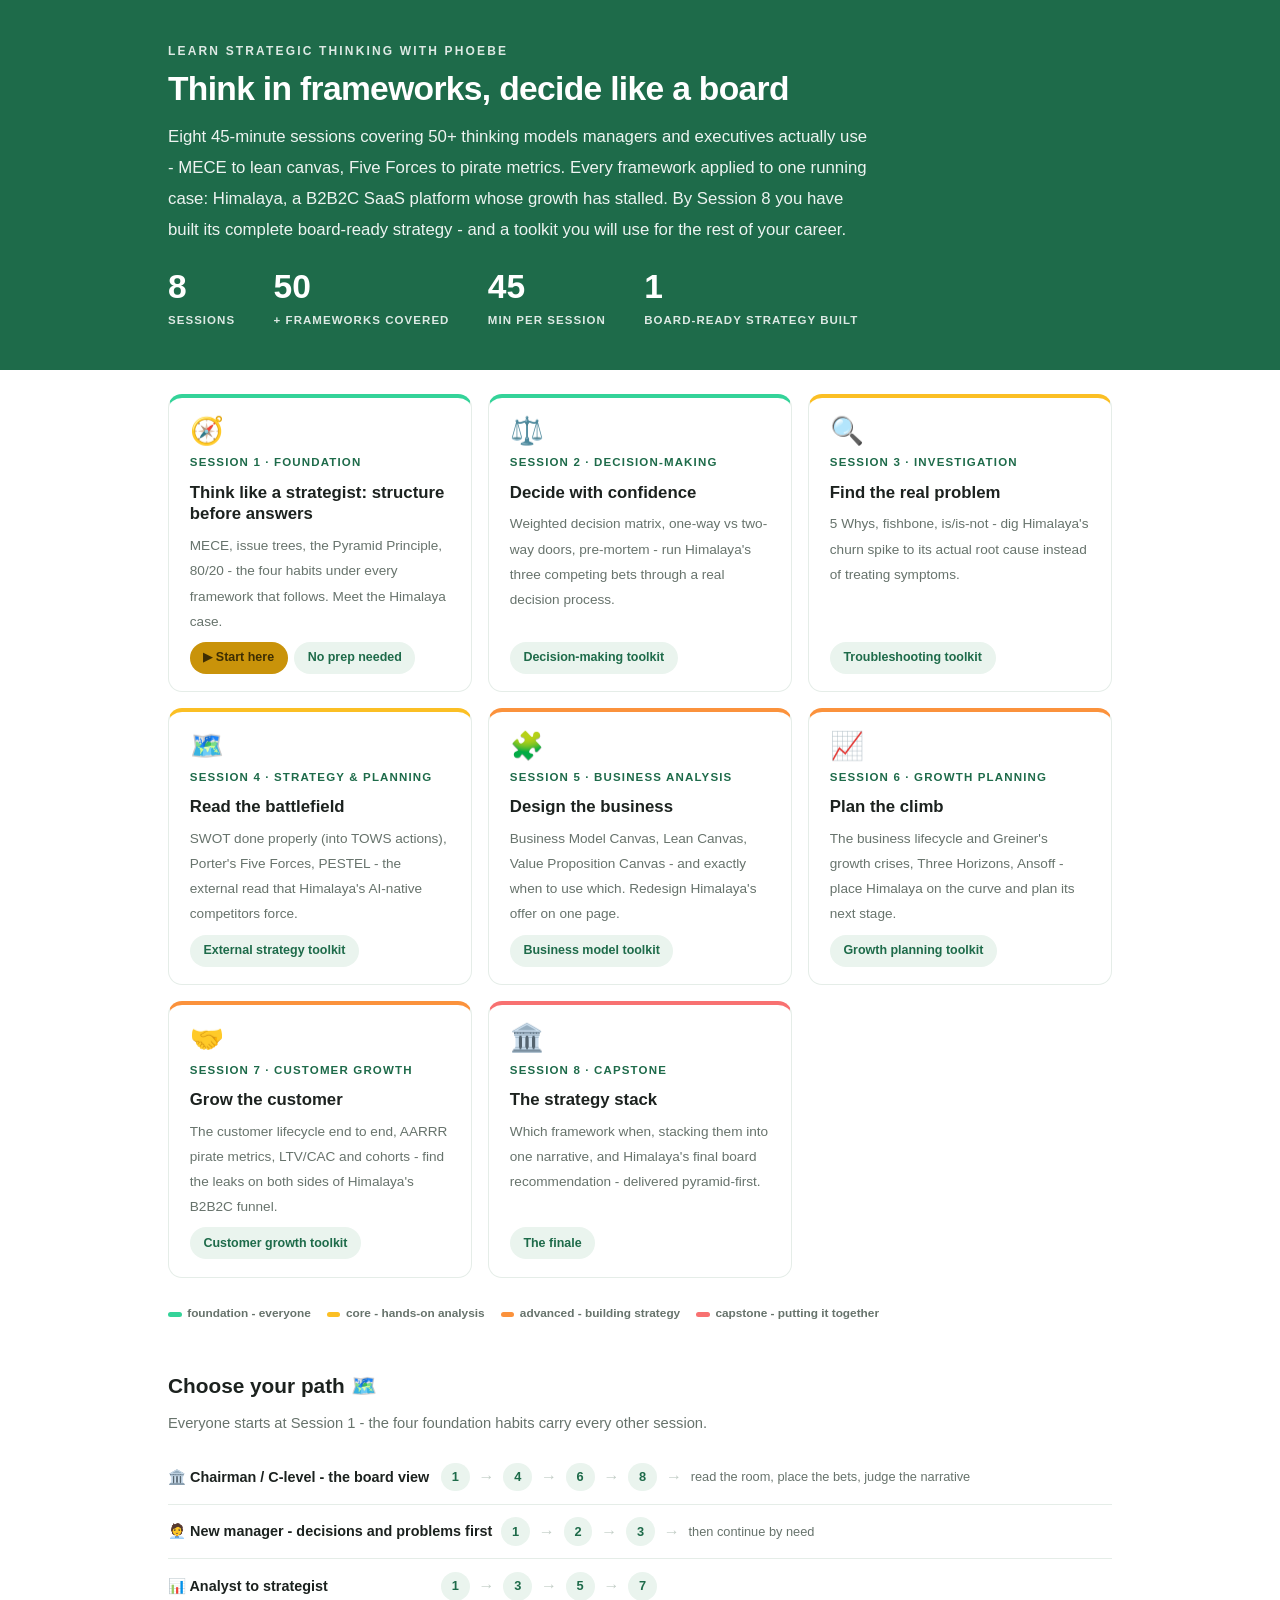
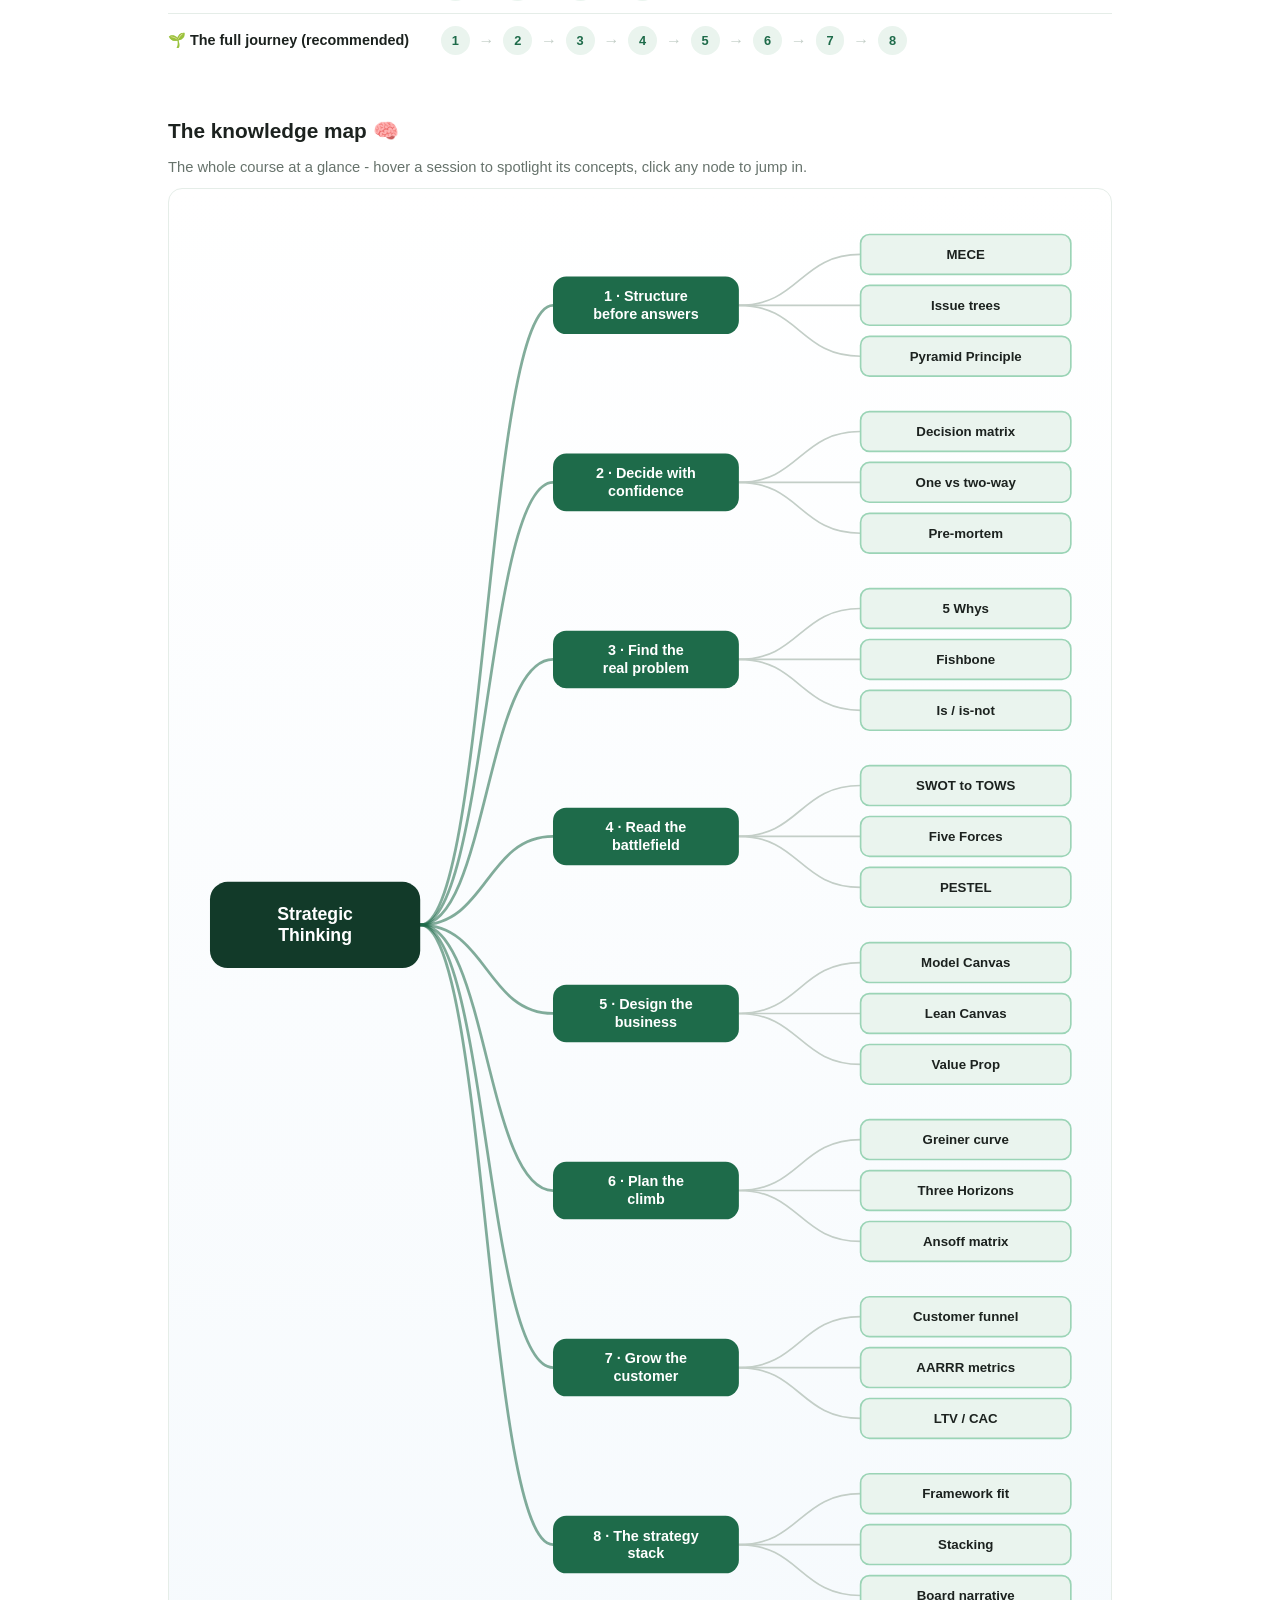
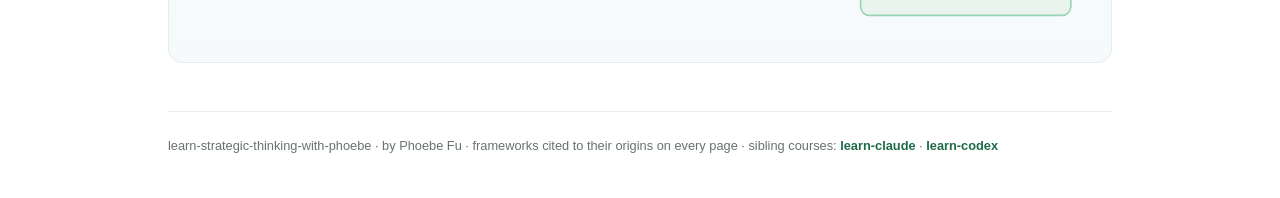
==== index.html @ bad4f0a1 "Theme knowledge map from site CSS variables mindmap.js now reads --indigo/--indigo-deep/--indigo-50/" ====
<!DOCTYPE html>
<html lang="en">
<head>
<meta charset="UTF-8">
<meta name="viewport" content="width=device-width, initial-scale=1.0">
<title>learn strategic thinking with phoebe - 50+ thinking models, one running case</title>
<link rel="stylesheet" href="assets/style.css?v=1">
<style>
  .stats-row { display: flex; gap: 2.4rem; margin-top: 1.5rem; flex-wrap: wrap; }
  .stat b { display: block; font-size: 2.1rem; font-weight: 800; line-height: 1.05; font-variant-numeric: tabular-nums; }
  .stat span { font-size: .72rem; opacity: .85; text-transform: uppercase; letter-spacing: .09em; font-weight: 600; }

  .course-grid { display: grid; grid-template-columns: repeat(auto-fit, minmax(17rem, 1fr)); gap: 1rem; margin-top: 1.5rem; }
  .course-card {
    border: 1px solid var(--hairline);
    border-top: 4px solid var(--diff, var(--indigo));
    border-radius: var(--radius);
    padding: 1.2rem 1.3rem 1.1rem;
    display: flex;
    flex-direction: column;
    gap: .5rem;
    text-decoration: none;
    color: var(--ink);
    background: #fff;
    transition: box-shadow .15s ease, border-color .15s ease, transform .15s ease;
    position: relative;
  }
  .course-card:hover { border-color: var(--indigo-soft); border-top-color: var(--diff, var(--indigo)); box-shadow: 0 8px 28px rgba(30,107,74,.13); transform: translateY(-3px); }
  .course-card .cicon { font-size: 1.7rem; line-height: 1; }
  .course-card .cnum { font-size: .72rem; font-weight: 700; color: var(--indigo); text-transform: uppercase; letter-spacing: .1em; }
  .course-card h3 { font-size: 1.05rem; font-weight: 800; line-height: 1.3; }
  .course-card p { font-size: .85rem; color: var(--muted); flex: 1; }
  .course-card .meta { display: flex; gap: .4rem; flex-wrap: wrap; }

  .diff-legend { display: flex; gap: 1rem; margin-top: 1.6rem; font-size: .74rem; color: var(--muted); font-weight: 600; flex-wrap: wrap; }
  .diff-legend i { display: inline-block; width: .85rem; height: .35rem; border-radius: 999px; margin-right: .35rem; vertical-align: middle; }

  .paths { margin-top: 2.6rem; }
  .paths h2 { font-size: 1.3rem; font-weight: 800; margin-bottom: .3rem; }
  .paths .plede { color: var(--muted); font-size: .92rem; margin-bottom: .8rem; }
  .path { display: flex; gap: .55rem; align-items: center; padding: .75rem 0; border-bottom: .5px solid var(--hairline); flex-wrap: wrap; }
  .path:last-child { border-bottom: none; }
  .path b { min-width: 16.5rem; font-size: .9rem; }
  .path .pstep { background: var(--indigo-50); color: var(--indigo); border-radius: 999px; padding: .16rem .68rem; font-weight: 700; font-size: .8rem; text-decoration: none; transition: all .12s ease; }
  .path .pstep:hover { background: var(--indigo); color: #fff; }
  .path .parr { color: var(--faint); font-weight: 700; }

  .mm-section { margin-top: 1.6rem; }
  .mm-section h2 { font-size: 1.3rem; font-weight: 800; margin-bottom: .2rem; }
  .mm-section .mm-lede { color: var(--muted); font-size: .92rem; margin-bottom: .4rem; }
  .mm-wrap { border: 1px solid var(--hairline); border-radius: var(--radius); background: linear-gradient(180deg,#fff, #F6FAFD); padding: .6rem; overflow-x: auto; }
  .mm-svg { width: 100%; height: auto; display: block; max-width: 60rem; margin: 0 auto; min-width: 34rem; }
  .mm-link { cursor: pointer; text-decoration: none; }
  .mm-node rect { transition: opacity .15s ease, filter .15s ease; }
  .mm-node text { pointer-events: none; }
  .mm-link:hover .mm-node rect { filter: brightness(1.06); }
  .mm-edge { transition: opacity .15s ease; }
</style>
</head>
<body>

<header class="masthead">
  <div class="wrap">
    <div class="eyebrow">Learn Strategic Thinking with Phoebe</div>
    <h1>Think in frameworks, decide like a board</h1>
    <p class="sub">Eight 45-minute sessions covering 50+ thinking models managers and executives actually use - MECE to lean canvas, Five Forces to pirate metrics. Every framework applied to one running case: Himalaya, a B2B2C SaaS platform whose growth has stalled. By Session 8 you have built its complete board-ready strategy - and a toolkit you will use for the rest of your career.</p>
    <div class="stats-row">
      <div class="stat"><b data-count="8">8</b><span>sessions</span></div>
      <div class="stat"><b data-count="50">50</b><span>+ frameworks covered</span></div>
      <div class="stat"><b data-count="45">45</b><span>min per session</span></div>
      <div class="stat"><b data-count="1">1</b><span>board-ready strategy built</span></div>
    </div>
  </div>
</header>

<main class="wrap">
  

  <section class="section">
    <div class="course-grid">
      <a class="course-card" href="courses/01-think-like-a-strategist.html" style="--diff:#34D399">
        <span class="cicon">🧭</span>
        <span class="cnum">Session 1 · foundation</span>
        <h3>Think like a strategist: structure before answers</h3>
        <p>MECE, issue trees, the Pyramid Principle, 80/20 - the four habits under every framework that follows. Meet the Himalaya case.</p>
        <span class="meta"><span class="pill amber">▶ Start here</span><span class="pill light">No prep needed</span></span>
      </a>
      <a class="course-card" href="courses/02-decide-with-confidence.html" style="--diff:#34D399">
        <span class="cicon">⚖️</span>
        <span class="cnum">Session 2 · decision-making</span>
        <h3>Decide with confidence</h3>
        <p>Weighted decision matrix, one-way vs two-way doors, pre-mortem - run Himalaya's three competing bets through a real decision process.</p>
        <span class="meta"><span class="pill light">Decision-making toolkit</span></span>
      </a>
      <a class="course-card" href="courses/03-find-the-real-problem.html" style="--diff:#FBBF24">
        <span class="cicon">🔍</span>
        <span class="cnum">Session 3 · investigation</span>
        <h3>Find the real problem</h3>
        <p>5 Whys, fishbone, is/is-not - dig Himalaya's churn spike to its actual root cause instead of treating symptoms.</p>
        <span class="meta"><span class="pill light">Troubleshooting toolkit</span></span>
      </a>
      <a class="course-card" href="courses/04-read-the-battlefield.html" style="--diff:#FBBF24">
        <span class="cicon">🗺️</span>
        <span class="cnum">Session 4 · strategy &amp; planning</span>
        <h3>Read the battlefield</h3>
        <p>SWOT done properly (into TOWS actions), Porter's Five Forces, PESTEL - the external read that Himalaya's AI-native competitors force.</p>
        <span class="meta"><span class="pill light">External strategy toolkit</span></span>
      </a>
      <a class="course-card" href="courses/05-design-the-business.html" style="--diff:#FB923C">
        <span class="cicon">🧩</span>
        <span class="cnum">Session 5 · business analysis</span>
        <h3>Design the business</h3>
        <p>Business Model Canvas, Lean Canvas, Value Proposition Canvas - and exactly when to use which. Redesign Himalaya's offer on one page.</p>
        <span class="meta"><span class="pill light">Business model toolkit</span></span>
      </a>
      <a class="course-card" href="courses/06-plan-the-climb.html" style="--diff:#FB923C">
        <span class="cicon">📈</span>
        <span class="cnum">Session 6 · growth planning</span>
        <h3>Plan the climb</h3>
        <p>The business lifecycle and Greiner's growth crises, Three Horizons, Ansoff - place Himalaya on the curve and plan its next stage.</p>
        <span class="meta"><span class="pill light">Growth planning toolkit</span></span>
      </a>
      <a class="course-card" href="courses/07-grow-the-customer.html" style="--diff:#FB923C">
        <span class="cicon">🤝</span>
        <span class="cnum">Session 7 · customer growth</span>
        <h3>Grow the customer</h3>
        <p>The customer lifecycle end to end, AARRR pirate metrics, LTV/CAC and cohorts - find the leaks on both sides of Himalaya's B2B2C funnel.</p>
        <span class="meta"><span class="pill light">Customer growth toolkit</span></span>
      </a>
      <a class="course-card" href="courses/08-the-strategy-stack.html" style="--diff:#F87171">
        <span class="cicon">🏛️</span>
        <span class="cnum">Session 8 · capstone</span>
        <h3>The strategy stack</h3>
        <p>Which framework when, stacking them into one narrative, and Himalaya's final board recommendation - delivered pyramid-first.</p>
        <span class="meta"><span class="pill light">The finale</span></span>
      </a>
    </div>
    <div class="diff-legend">
      <span><i style="background:#34D399"></i>foundation - everyone</span>
      <span><i style="background:#FBBF24"></i>core - hands-on analysis</span>
      <span><i style="background:#FB923C"></i>advanced - building strategy</span>
      <span><i style="background:#F87171"></i>capstone - putting it together</span>
    </div>

    <div class="paths">
      <h2>Choose your path 🗺️</h2>
      <p class="plede">Everyone starts at Session 1 - the four foundation habits carry every other session.</p>
      <div class="path"><b>🏛️ Chairman / C-level - the board view</b>
        <a class="pstep" href="courses/01-think-like-a-strategist.html">1</a><span class="parr">→</span>
        <a class="pstep" href="courses/04-read-the-battlefield.html">4</a><span class="parr">→</span>
        <a class="pstep" href="courses/06-plan-the-climb.html">6</a><span class="parr">→</span>
        <a class="pstep" href="courses/08-the-strategy-stack.html">8</a><span class="parr">→</span>
        <span style="font-size:.8rem;color:var(--muted)">read the room, place the bets, judge the narrative</span>
      </div>
      <div class="path"><b>🧑‍💼 New manager - decisions and problems first</b>
        <a class="pstep" href="courses/01-think-like-a-strategist.html">1</a><span class="parr">→</span>
        <a class="pstep" href="courses/02-decide-with-confidence.html">2</a><span class="parr">→</span>
        <a class="pstep" href="courses/03-find-the-real-problem.html">3</a><span class="parr">→</span>
        <span style="font-size:.8rem;color:var(--muted)">then continue by need</span>
      </div>
      <div class="path"><b>📊 Analyst to strategist</b>
        <a class="pstep" href="courses/01-think-like-a-strategist.html">1</a><span class="parr">→</span>
        <a class="pstep" href="courses/03-find-the-real-problem.html">3</a><span class="parr">→</span>
        <a class="pstep" href="courses/05-design-the-business.html">5</a><span class="parr">→</span>
        <a class="pstep" href="courses/07-grow-the-customer.html">7</a>
      </div>
      <div class="path"><b>🌱 The full journey (recommended)</b>
        <a class="pstep" href="courses/01-think-like-a-strategist.html">1</a><span class="parr">→</span>
        <a class="pstep" href="courses/02-decide-with-confidence.html">2</a><span class="parr">→</span>
        <a class="pstep" href="courses/03-find-the-real-problem.html">3</a><span class="parr">→</span>
        <a class="pstep" href="courses/04-read-the-battlefield.html">4</a><span class="parr">→</span>
        <a class="pstep" href="courses/05-design-the-business.html">5</a><span class="parr">→</span>
        <a class="pstep" href="courses/06-plan-the-climb.html">6</a><span class="parr">→</span>
        <a class="pstep" href="courses/07-grow-the-customer.html">7</a><span class="parr">→</span>
        <a class="pstep" href="courses/08-the-strategy-stack.html">8</a>
      </div>
    </div>
  </section>

  <section class="section mm-section">
    <h2>The knowledge map 🧠</h2>
    <p class="mm-lede">The whole course at a glance - hover a session to spotlight its concepts, click any node to jump in.</p>
    <div class="mm-wrap"><div id="mindmap"></div></div>
  </section>

  <footer class="pagefoot">
    <span>learn-strategic-thinking-with-phoebe · by Phoebe Fu · frameworks cited to their origins on every page · sibling courses: <a href="https://phoebefu6.github.io/learn-claude-with-phoebe/">learn-claude</a> · <a href="https://phoebefu6.github.io/learn-codex-with-phoebe/">learn-codex</a></span>
  </footer>
</main>

<script>
window.MINDMAP_DATA = {
  title: "Strategic\nThinking",
  centerColor: "#123A29",
  sessions: [
    { label: "Structure\nbefore answers", href: "courses/01-think-like-a-strategist.html", color: "#34D399",
      concepts: [
        { label: "MECE", href: "courses/01-think-like-a-strategist.html" },
        { label: "Issue trees", href: "courses/01-think-like-a-strategist.html" },
        { label: "Pyramid Principle", href: "courses/01-think-like-a-strategist.html" } ] },
    { label: "Decide with\nconfidence", href: "courses/02-decide-with-confidence.html", color: "#34D399",
      concepts: [
        { label: "Decision matrix", href: "courses/02-decide-with-confidence.html" },
        { label: "One vs two-way", href: "courses/02-decide-with-confidence.html" },
        { label: "Pre-mortem", href: "courses/02-decide-with-confidence.html" } ] },
    { label: "Find the\nreal problem", href: "courses/03-find-the-real-problem.html", color: "#FBBF24",
      concepts: [
        { label: "5 Whys", href: "courses/03-find-the-real-problem.html" },
        { label: "Fishbone", href: "courses/03-find-the-real-problem.html" },
        { label: "Is / is-not", href: "courses/03-find-the-real-problem.html" } ] },
    { label: "Read the\nbattlefield", href: "courses/04-read-the-battlefield.html", color: "#FBBF24",
      concepts: [
        { label: "SWOT to TOWS", href: "courses/04-read-the-battlefield.html" },
        { label: "Five Forces", href: "courses/04-read-the-battlefield.html" },
        { label: "PESTEL", href: "courses/04-read-the-battlefield.html" } ] },
    { label: "Design the\nbusiness", href: "courses/05-design-the-business.html", color: "#FB923C",
      concepts: [
        { label: "Model Canvas", href: "courses/05-design-the-business.html" },
        { label: "Lean Canvas", href: "courses/05-design-the-business.html" },
        { label: "Value Prop", href: "courses/05-design-the-business.html" } ] },
    { label: "Plan the\nclimb", href: "courses/06-plan-the-climb.html", color: "#FB923C",
      concepts: [
        { label: "Greiner curve", href: "courses/06-plan-the-climb.html" },
        { label: "Three Horizons", href: "courses/06-plan-the-climb.html" },
        { label: "Ansoff matrix", href: "courses/06-plan-the-climb.html" } ] },
    { label: "Grow the\ncustomer", href: "courses/07-grow-the-customer.html", color: "#FB923C",
      concepts: [
        { label: "Customer funnel", href: "courses/07-grow-the-customer.html" },
        { label: "AARRR metrics", href: "courses/07-grow-the-customer.html" },
        { label: "LTV / CAC", href: "courses/07-grow-the-customer.html" } ] },
    { label: "The strategy\nstack", href: "courses/08-the-strategy-stack.html", color: "#F87171",
      concepts: [
        { label: "Framework fit", href: "courses/08-the-strategy-stack.html" },
        { label: "Stacking", href: "courses/08-the-strategy-stack.html" },
        { label: "Board narrative", href: "courses/08-the-strategy-stack.html" } ] }
  ]
};
</script>
<script src="assets/mindmap.js?v=12"></script>
<script src="assets/app.js?v=1"></script>
</body>
</html>
---- assets/style.css ----
/* learn-claude-with-phoebe - editorial bold design system
   Accent: indigo #1E6B4A · Ink: #1C221F · Flagship: amber #C9930A */

:root {
  --indigo: #1E6B4A;
  --indigo-deep: #123A29;
  --indigo-mid: #2E8B62;
  --indigo-soft: #9BD4B6;
  --indigo-50: #EAF4EE;
  --ink: #1C221F;
  --muted: #67736C;
  --faint: #C3CEC7;
  --hairline: #E5EDE8;
  --amber: #C9930A;
  --amber-ink: #3D2E03;
  --amber-50: #FBF3DD;
  --paper: #FFFFFF;
  --code-bg: #0F1913;
  --code-ink: #DAEDE0;
  --radius: 14px;
}

* { margin: 0; padding: 0; box-sizing: border-box; }

html { font-size: 16px; scroll-behavior: smooth; }
html.zoom-125 { font-size: 20px; }
html.zoom-150 { font-size: 24px; }

body {
  font-family: "Inter", -apple-system, BlinkMacSystemFont, "Segoe UI", Roboto, sans-serif;
  background: var(--paper);
  color: var(--ink);
  line-height: 1.85;
  font-feature-settings: "tnum";
}

.wrap { max-width: 62rem; margin: 0 auto; padding: 0 1.5rem; }

/* ---------- header band ---------- */
.masthead {
  background: var(--indigo);
  color: #fff;
  padding: 2.5rem 0 2.25rem;
}
.masthead .eyebrow {
  font-size: .75rem;
  letter-spacing: .18em;
  text-transform: uppercase;
  opacity: .85;
  font-weight: 600;
}
.masthead h1 {
  font-size: 2.1rem;
  line-height: 1.15;
  font-weight: 800;
  margin: .5rem 0 .75rem;
  letter-spacing: -.02em;
}
.masthead h1 .accent { color: inherit; }
.masthead .sub { font-size: 1.05rem; opacity: .92; max-width: 44rem; }

.chip-row { display: flex; flex-wrap: wrap; gap: .5rem; margin-top: 1.1rem; }
.chip {
  display: inline-flex;
  align-items: center;
  gap: .35rem;
  border-radius: 999px;
  padding: .25rem .8rem;
  font-size: .78rem;
  font-weight: 600;
  white-space: nowrap;
}
.chip.level { background: #fff; color: var(--indigo); }
.chip.audience { background: rgba(255,255,255,.16); color: #fff; border: 1px solid rgba(255,255,255,.35); }
.chip.time { background: var(--ink); color: #fff; font-variant-numeric: tabular-nums; }

/* ---------- agenda bar ---------- */
.agenda {
  display: flex;
  border-radius: 999px;
  overflow: hidden;
  margin: 1.4rem 0 0;
  font-size: .72rem;
  font-weight: 600;
  text-align: center;
  color: #fff;
}
.agenda span { padding: .45rem .3rem; white-space: nowrap; overflow: hidden; text-overflow: ellipsis; }
.agenda .a1 { background: var(--indigo-deep); }
.agenda .a2 { background: var(--indigo-mid); }
.agenda .a3 { background: var(--amber); color: var(--amber-ink); }
.agenda .a4 { background: var(--indigo-soft); }

/* ---------- toolbar ---------- */
.toolbar {
  position: sticky;
  top: 0;
  z-index: 40;
  background: rgba(255,255,255,.94);
  backdrop-filter: blur(6px);
  border-bottom: 1px solid var(--hairline);
  padding: .55rem 0;
}
.toolbar .wrap { display: flex; align-items: center; gap: .6rem; }
.toolbar .crumb { font-size: .8rem; color: var(--muted); font-weight: 600; margin-right: auto; }
.toolbar .crumb a { color: var(--indigo); text-decoration: none; }
.btn {
  border: 1px solid var(--hairline);
  background: #fff;
  color: var(--ink);
  border-radius: 999px;
  padding: .35rem .9rem;
  font-size: .78rem;
  font-weight: 600;
  cursor: pointer;
  font-family: inherit;
  transition: all .15s ease;
}
.btn:hover { border-color: var(--indigo); color: var(--indigo); }
.btn.primary { background: var(--indigo); border-color: var(--indigo); color: #fff; }
.btn.primary:hover { background: var(--indigo-deep); }

/* ---------- sections ---------- */
main { padding: 2.5rem 0 4rem; }

.section { margin-bottom: 2.8rem; }
.section-kicker { margin-bottom: 1rem; }
.section-kicker .klabel {
  display: block;
  font-size: .72rem;
  text-transform: uppercase;
  letter-spacing: .1em;
  color: var(--indigo);
  font-weight: 700;
  margin-bottom: .35rem;
}
.section-kicker h2 {
  font-size: 1.45rem;
  font-weight: 800;
  letter-spacing: -.01em;
  display: flex;
  align-items: center;
  gap: .7rem;
  flex-wrap: wrap;
}
.section-kicker .tag {
  border-radius: 999px;
  padding: .18rem .7rem;
  font-size: .7rem;
  font-weight: 700;
  text-transform: uppercase;
  letter-spacing: .08em;
}
.tag.concept { background: var(--indigo-50); color: var(--indigo); }
.tag.demo { background: var(--amber-50); color: var(--amber-ink); }
.tag.exercise { background: var(--ink); color: #fff; }

.lede { color: var(--muted); max-width: 46rem; margin-bottom: 1.4rem; line-height: 1.8; }

/* live vs self-study markers on cards */
.mode {
  font-size: .64rem;
  font-weight: 700;
  text-transform: uppercase;
  letter-spacing: .07em;
  padding: .14rem .6rem;
  border-radius: 999px;
  flex: none;
}
.mode.live { background: var(--indigo); color: #fff; }
.mode.self { background: #fff; color: var(--muted); border: 1px solid var(--hairline); }

/* ---------- accordions ---------- */
details.card {
  border: 1px solid var(--hairline);
  border-radius: var(--radius);
  margin-bottom: .8rem;
  overflow: hidden;
  background: #fff;
}
details.card[open] { border-color: var(--indigo-soft); box-shadow: 0 8px 28px rgba(30,107,74,.08); }
details.card summary {
  list-style: none;
  cursor: pointer;
  padding: 1rem 1.25rem;
  display: flex;
  align-items: center;
  gap: .75rem;
  font-weight: 700;
  font-size: 1.02rem;
  user-select: none;
}
details.card summary::-webkit-details-marker { display: none; }
details.card summary .dot {
  width: .6rem; height: .6rem;
  border-radius: 999px;
  background: var(--indigo);
  flex: none;
}
details.card summary .mini { margin-left: auto; font-size: .72rem; color: var(--muted); font-weight: 600; white-space: nowrap; }
details.card summary .caret { transition: transform .2s ease; color: var(--indigo); font-size: .8rem; }
details.card[open] summary .caret { transform: rotate(90deg); }
details.card .body { padding: 0 1.25rem 1.4rem; border-top: 1px solid var(--hairline); padding-top: 1.15rem; }
details.card .body p { margin-bottom: 1.05rem; max-width: 48rem; }
details.card .body p:last-child { margin-bottom: 0; }
details.card .body ul, details.card .body ol { margin: 0 0 1.1rem 1.2rem; max-width: 47rem; }
details.card .body li { margin-bottom: .65rem; }
details.card .body h4 { font-size: .95rem; font-weight: 700; margin: 1.1rem 0 .45rem; }
details.card .body h4:first-child { margin-top: 0; }

/* ---------- pills & legends ---------- */
.legend { display: flex; flex-wrap: wrap; gap: .5rem; margin: 0 0 1.2rem; }
.pill {
  display: inline-flex;
  align-items: center;
  gap: .4rem;
  border-radius: 999px;
  padding: .28rem .85rem;
  font-size: .78rem;
  font-weight: 600;
}
.pill.solid { background: var(--indigo); color: #fff; }
.pill.light { background: var(--indigo-50); color: var(--indigo); }
.pill.inkpill { background: var(--ink); color: #fff; }
.pill.amber, .pill.peach { background: var(--amber); color: var(--amber-ink); }
.pill.bare { color: var(--faint); }

/* ---------- 4D grid ---------- */
.grid-2 { display: grid; grid-template-columns: repeat(auto-fit, minmax(15rem, 1fr)); gap: .8rem; margin: .5rem 0 1rem; }
.d-card {
  border: 1px solid var(--hairline);
  border-left: 4px solid var(--indigo);
  border-radius: 10px;
  padding: 1rem 1.1rem;
}
.d-card h4 { font-size: .95rem; margin-bottom: .3rem; }
.d-card h4 .lead-letter { color: var(--indigo); }
.d-card p { font-size: .86rem; color: var(--muted); margin: 0; }

/* ---------- tables ---------- */
table.clean { width: 100%; border-collapse: collapse; font-size: .9rem; margin: .4rem 0 1rem; }
table.clean th {
  text-align: left;
  font-size: .72rem;
  text-transform: uppercase;
  letter-spacing: .08em;
  color: var(--muted);
  padding: .5rem .6rem;
  border-bottom: 2px solid var(--ink);
}
table.clean td { padding: .7rem .6rem; border-bottom: .5px solid var(--hairline); vertical-align: top; line-height: 1.7; }
table.clean td:first-child { font-weight: 600; }

/* ---------- prompt boxes ---------- */
.prompt-box {
  position: relative;
  background: var(--code-bg);
  color: var(--code-ink);
  border-radius: var(--radius);
  padding: 1.1rem 1.2rem;
  margin: 1rem 0 1.2rem;
  font-family: "SF Mono", ui-monospace, Menlo, Consolas, monospace;
  font-size: .84rem;
  line-height: 1.65;
  white-space: pre-wrap;
  word-break: break-word;
}
.prompt-box .label {
  position: absolute;
  top: -0.7rem;
  left: 1rem;
  background: var(--indigo);
  color: #fff;
  font-family: "Inter", -apple-system, sans-serif;
  font-size: .68rem;
  font-weight: 700;
  letter-spacing: .06em;
  text-transform: uppercase;
  border-radius: 999px;
  padding: .15rem .7rem;
}
.prompt-box.bad .label { background: var(--faint); color: var(--ink); }
.prompt-box.good .label { background: var(--amber); color: var(--amber-ink); }
.copy-btn {
  position: absolute;
  top: .7rem;
  right: .7rem;
  background: rgba(255,255,255,.1);
  border: 1px solid rgba(255,255,255,.25);
  color: #fff;
  border-radius: 999px;
  padding: .25rem .8rem;
  font-size: .72rem;
  font-weight: 600;
  cursor: pointer;
  font-family: "Inter", -apple-system, sans-serif;
  transition: background .15s ease;
}
.copy-btn:hover { background: rgba(255,255,255,.22); }
.copy-btn.copied { background: var(--amber); border-color: var(--amber); color: var(--amber-ink); }

/* ---------- demo steps ---------- */
.steps { counter-reset: step; margin: .6rem 0 1rem; }
.step {
  display: flex;
  gap: .9rem;
  padding: .85rem 0;
  border-bottom: .5px solid var(--hairline);
}
.step:last-child { border-bottom: none; }
.step::before {
  counter-increment: step;
  content: counter(step);
  flex: none;
  width: 1.7rem; height: 1.7rem;
  border-radius: 999px;
  background: var(--indigo-50);
  color: var(--indigo);
  font-weight: 700;
  font-size: .85rem;
  display: inline-flex;
  align-items: center;
  justify-content: center;
  margin-top: .1rem;
}
.step p { margin: 0; }

/* ---------- callouts ---------- */
.callout {
  border-radius: var(--radius);
  padding: 1rem 1.2rem;
  margin: 1rem 0;
  font-size: .92rem;
}
.callout.tip { background: var(--indigo-50); border-left: 4px solid var(--indigo); }
.callout.win { background: var(--amber-50); border-left: 4px solid var(--amber); }
.callout strong:first-child { display: block; margin-bottom: .2rem; }

.callout.example {
  background: #FFFFFF;
  border: 1px solid var(--hairline);
  border-left: 4px solid var(--amber);
  font-size: .9rem;
}
.callout.example .ex-pill {
  display: inline-block;
  background: var(--amber);
  color: var(--amber-ink);
  border-radius: 999px;
  padding: .15rem .7rem;
  font-size: .68rem;
  font-weight: 700;
  text-transform: uppercase;
  letter-spacing: .06em;
  margin-bottom: .5rem;
}
.callout.example p { margin: 0 0 .75rem; max-width: 47rem; }
.callout.example p:last-child { margin-bottom: 0; }
.callout.example ul { margin: 0 0 0 1.1rem; max-width: 46rem; }
.callout.example li { margin-bottom: .6rem; }
.callout.example li:last-child { margin-bottom: 0; }

/* ---------- zoomable figures ---------- */
figure.zoomable {
  border: 1px solid var(--hairline);
  border-radius: var(--radius);
  padding: 1.2rem;
  margin: 1rem 0 1.4rem;
  cursor: zoom-in;
  transition: box-shadow .15s ease;
  background: #fff;
}
figure.zoomable:hover { box-shadow: 0 8px 28px rgba(30,107,74,.12); }
figure.zoomable svg, figure.zoomable img { width: 100%; height: auto; display: block; }
figure.zoomable figcaption {
  margin-top: .6rem;
  font-size: .76rem;
  color: var(--muted);
  font-weight: 600;
  display: flex;
  align-items: center;
  gap: .4rem;
}

.lightbox {
  position: fixed;
  inset: 0;
  z-index: 100;
  background: rgba(28,34,31,.9);
  display: none;
  align-items: center;
  justify-content: center;
  padding: 3vh 3vw;
  cursor: zoom-out;
}
.lightbox.open { display: flex; }
.lightbox .inner {
  background: #fff;
  border-radius: var(--radius);
  padding: 2rem;
  max-width: 94vw;
  max-height: 92vh;
  overflow: auto;
}
.lightbox .inner svg, .lightbox .inner img { width: min(88vw, 70rem); height: auto; }
.lightbox .close-hint {
  position: fixed;
  top: 1rem; right: 1.4rem;
  color: #fff;
  font-size: .8rem;
  font-weight: 600;
  opacity: .8;
}

/* ---------- courses covered ---------- */
.covered { border: 1px solid var(--hairline); border-radius: var(--radius); overflow: hidden; }
.covered-row {
  display: flex;
  align-items: baseline;
  gap: .8rem;
  padding: .75rem 1.1rem;
  border-bottom: .5px solid var(--hairline);
  font-size: .9rem;
}
.covered-row:last-child { border-bottom: none; }
.covered-row .status { flex: none; }
.covered-row .name { font-weight: 600; }
.covered-row .note { margin-left: auto; color: var(--muted); font-size: .78rem; text-align: right; }

/* ---------- cheat sheet footer ---------- */
.cheat {
  background: var(--ink);
  color: #fff;
  border-radius: var(--radius);
  padding: 1.6rem 1.6rem 1.3rem;
  margin-top: 3rem;
}
.cheat h3 { font-size: 1.1rem; margin-bottom: 1rem; }
.cheat h3 span { color: var(--indigo-soft); }
.cheat .grid-2 { gap: 1rem; }
.cheat .cheat-item { border-left: 3px solid var(--indigo-mid); padding-left: .8rem; }
.cheat .cheat-item b { display: block; font-size: .85rem; color: var(--indigo-soft); }
.cheat .cheat-item span { font-size: .82rem; opacity: .85; }

footer.pagefoot {
  border-top: 1px solid var(--hairline);
  margin-top: 3rem;
  padding: 1.4rem 0 2.5rem;
  font-size: .8rem;
  color: var(--muted);
  display: flex;
  justify-content: space-between;
  flex-wrap: wrap;
  gap: .8rem;
}
footer.pagefoot a { color: var(--indigo); text-decoration: none; font-weight: 600; }

/* ---------- wayfinding: reading progress + section dots + part numbers ---------- */

#progress-bar {
  position: fixed;
  top: 0; left: 0;
  height: 3px;
  width: 0;
  background: linear-gradient(90deg, var(--indigo), var(--amber));
  z-index: 90;
}

.pagenav {
  position: fixed;
  right: 1.1rem;
  top: 50%;
  transform: translateY(-50%);
  z-index: 50;
  display: flex;
  flex-direction: column;
  gap: .55rem;
}
.pagenav a {
  width: .68rem; height: .68rem;
  border-radius: 999px;
  background: #fff;
  border: 2px solid var(--faint);
  display: block;
  position: relative;
  transition: all .15s ease;
}
.pagenav a:hover { border-color: var(--indigo); transform: scale(1.3); }
.pagenav a.active { background: var(--indigo); border-color: var(--indigo); }
.pagenav a .nlabel {
  position: absolute;
  right: 1.4rem;
  top: 50%;
  transform: translateY(-50%);
  background: var(--ink);
  color: #fff;
  font-size: .7rem;
  font-weight: 600;
  padding: .22rem .65rem;
  border-radius: 6px;
  white-space: nowrap;
  opacity: 0;
  pointer-events: none;
  transition: opacity .15s ease;
}
.pagenav a:hover .nlabel { opacity: 1; }
@media (max-width: 74rem) { .pagenav { display: none; } }

main { counter-reset: partnum -1; }
.section .section-kicker { position: relative; }
.section .section-kicker::before {
  counter-increment: partnum;
  content: counter(partnum, decimal-leading-zero);
  position: absolute;
  right: 0;
  top: -1.2rem;
  font-size: 4.4rem;
  font-weight: 800;
  color: var(--indigo-50);
  line-height: 1;
  font-variant-numeric: tabular-nums;
  pointer-events: none;
  z-index: 0;
}
.section .section-kicker > * { position: relative; z-index: 1; }

details.card summary { transition: background .15s ease; }
details.card summary:hover { background: #F7FBF9; }

/* ---------- journey strip: you are here in the series ---------- */
.journey {
  display: flex;
  align-items: center;
  gap: .45rem;
  margin-top: 1.1rem;
  flex-wrap: wrap;
}
.journey .jlabel { font-size: .7rem; font-weight: 700; text-transform: uppercase; letter-spacing: .09em; opacity: .8; margin-right: .3rem; }
.journey a {
  width: 1.7rem; height: 1.7rem;
  border-radius: 999px;
  display: inline-flex;
  align-items: center;
  justify-content: center;
  font-size: .8rem;
  font-weight: 700;
  text-decoration: none;
  color: #fff;
  border: 1.5px solid rgba(255,255,255,.45);
  transition: all .15s ease;
  font-variant-numeric: tabular-nums;
}
.journey a:hover { border-color: #fff; transform: scale(1.12); }
.journey a.here { background: #fff; color: var(--indigo); border-color: #fff; }
.journey a.dd-chip { width: auto; border-radius: 999px; padding: 0 .7rem; font-size: .72rem; }

/* ---------- check-yourself quiz ---------- */
.quiz-q {
  border: 1px solid var(--hairline);
  border-radius: var(--radius);
  padding: 1.1rem 1.25rem 1rem;
  margin-bottom: .9rem;
  background: #fff;
}
.quiz-q .qtext { font-weight: 700; margin-bottom: .7rem; }
.quiz-q .qopt {
  display: block;
  width: 100%;
  text-align: left;
  background: #fff;
  border: 1px solid var(--hairline);
  border-radius: 10px;
  padding: .6rem .9rem;
  margin-bottom: .5rem;
  font-size: .9rem;
  font-family: inherit;
  color: var(--ink);
  cursor: pointer;
  transition: all .15s ease;
}
.quiz-q .qopt:hover { border-color: var(--indigo); background: var(--indigo-50); }
.quiz-q .qopt.correct { background: var(--indigo); border-color: var(--indigo); color: #fff; font-weight: 600; }
.quiz-q .qopt.correct::after { content: "  ✓"; }
.quiz-q .qopt.wrong { background: #FEF2F2; border-color: #FCA5A5; color: #991B1B; animation: qshake .3s ease; }
.quiz-q .qopt.wrong::after { content: "  ✗ try again"; font-size: .78rem; }
.quiz-q .qopt:disabled { cursor: default; }
.quiz-q .qwhy {
  display: none;
  background: var(--amber-50);
  border-left: 4px solid var(--amber);
  border-radius: 8px;
  padding: .6rem .9rem;
  font-size: .86rem;
  margin-top: .3rem;
}
.quiz-q.answered .qwhy { display: block; }
@keyframes qshake {
  0%, 100% { transform: translateX(0); }
  25% { transform: translateX(-5px); }
  75% { transform: translateX(5px); }
}
.quiz-score { font-weight: 700; color: var(--indigo); margin-top: .4rem; }

@media (prefers-reduced-motion: reduce) {
  .quiz-q .qopt.wrong { animation: none; }
  .journey a:hover { transform: none; }
}

/* ---------- micro-interactions (react-bits inspired, vanilla) ---------- */

/* BlurText: staggered word reveal on the masthead headline */
.masthead h1 .bw {
  display: inline-block;
  opacity: 0;
  filter: blur(8px);
  transform: translateY(.35em);
  animation: bw-in .7s cubic-bezier(.22,.9,.35,1) forwards;
  animation-delay: var(--bw-delay, 0s);
}
@keyframes bw-in {
  to { opacity: 1; filter: blur(0); transform: translateY(0); }
}

/* SpotlightCard: cursor-following highlight on accordion cards */
details.card { position: relative; }
details.card::after {
  content: "";
  position: absolute;
  inset: 0;
  pointer-events: none;
  opacity: 0;
  transition: opacity .3s ease;
  background: radial-gradient(320px circle at var(--mx, 50%) var(--my, 50%), rgba(30,107,74,.09), transparent 65%);
}
details.card:hover::after { opacity: 1; }

/* ScrollReveal: sections rise in as they enter the viewport */
.js-reveal .section {
  opacity: 0;
  transform: translateY(16px);
  transition: opacity .6s ease, transform .6s cubic-bezier(.22,.9,.35,1);
}
.js-reveal .section.revealed { opacity: 1; transform: none; }

@media (prefers-reduced-motion: reduce) {
  .masthead h1 .bw { animation: none; opacity: 1; filter: none; transform: none; }
  details.card::after { display: none; }
  .js-reveal .section { opacity: 1; transform: none; transition: none; }
}

@media (max-width: 40rem) {
  .masthead h1 { font-size: 1.6rem; }
  .agenda span { font-size: .6rem; }
  .toolbar .crumb { display: none; }
}

@media print {
  .toolbar, .copy-btn { display: none; }
  details.card { border: 1px solid #ccc; }
}
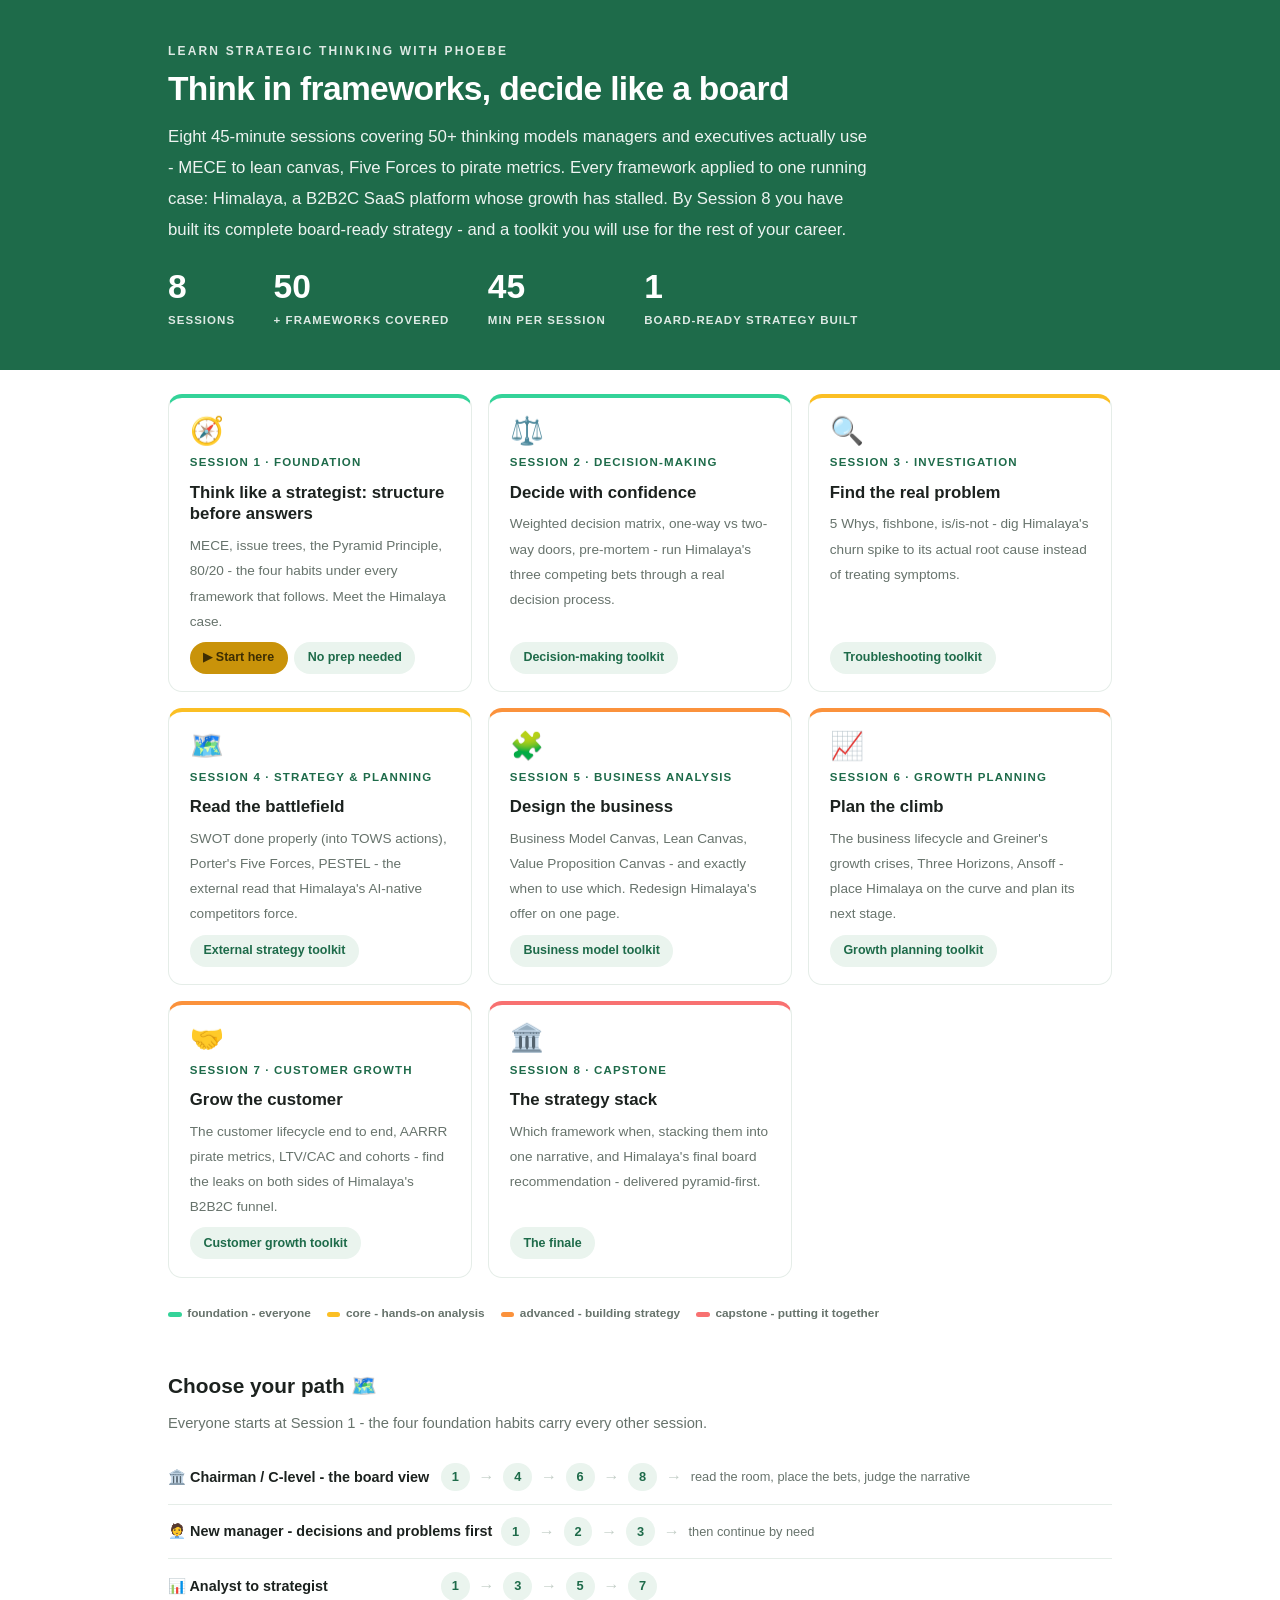
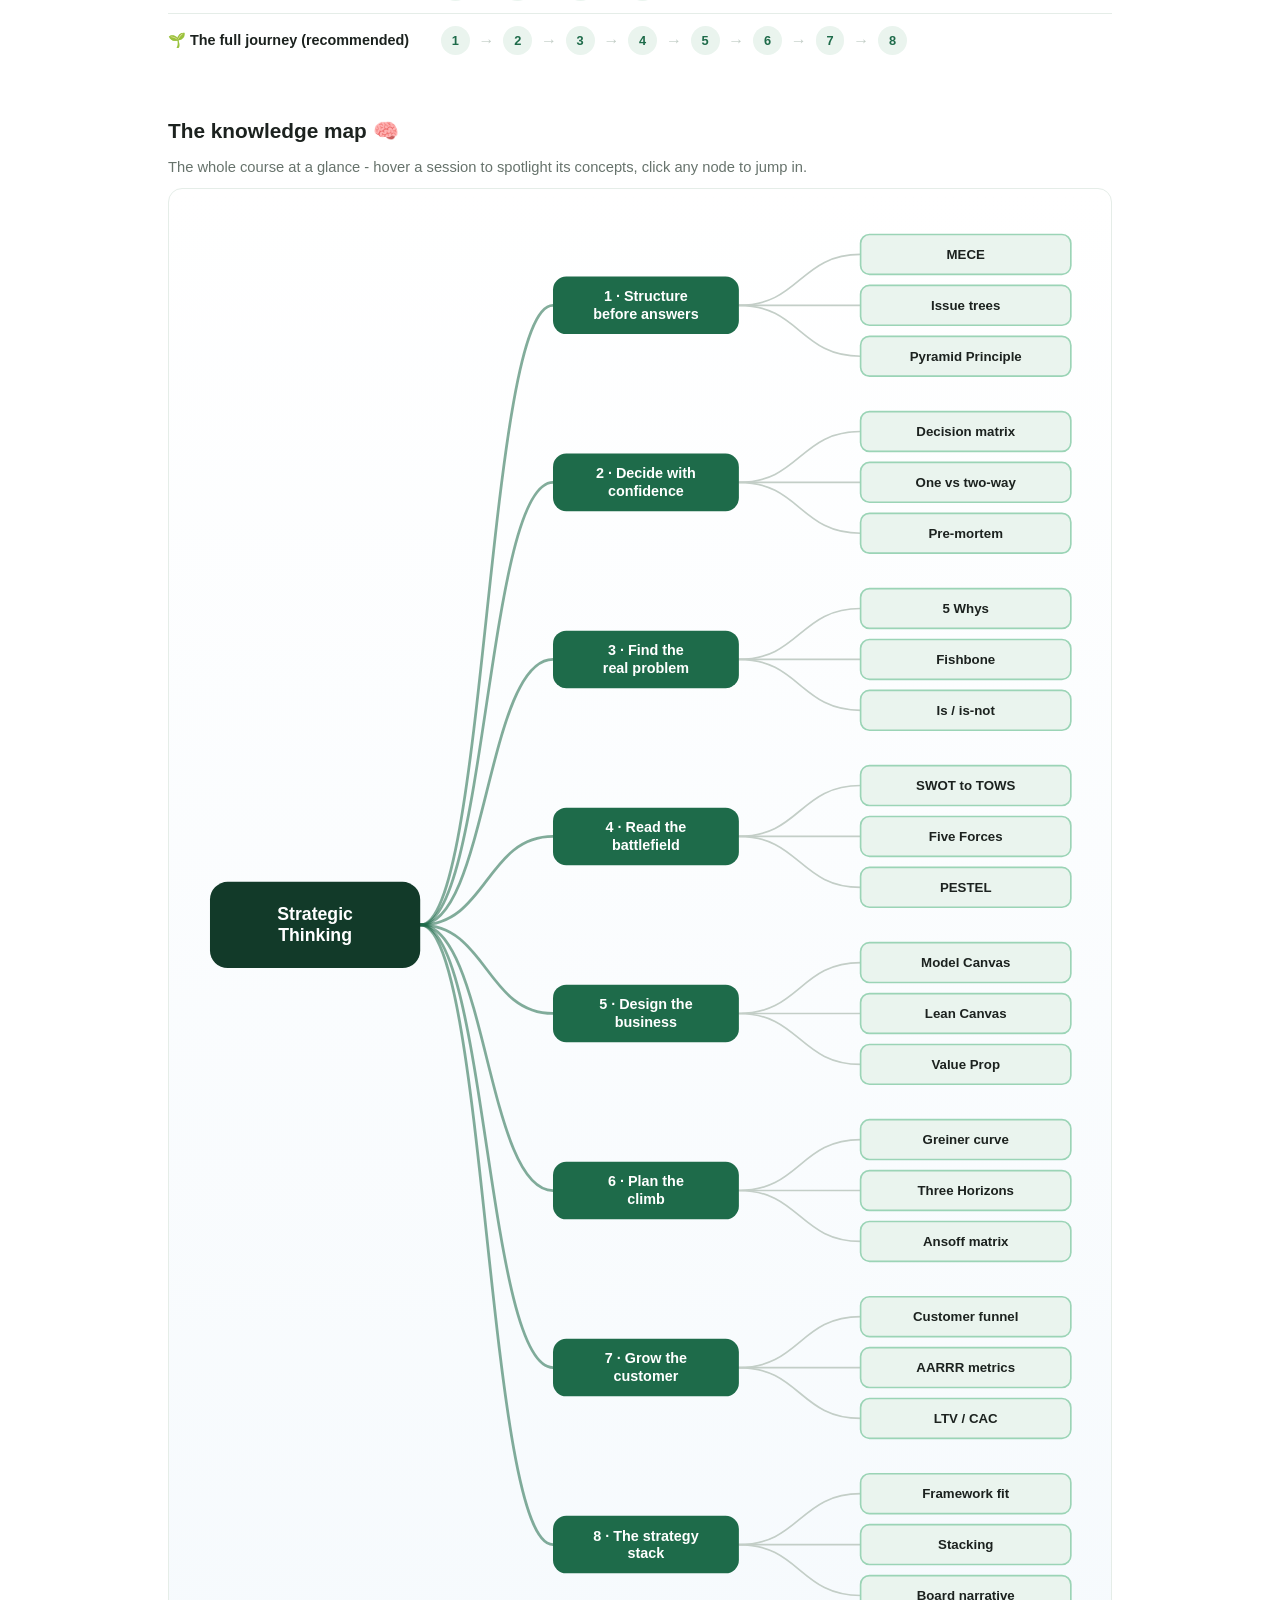
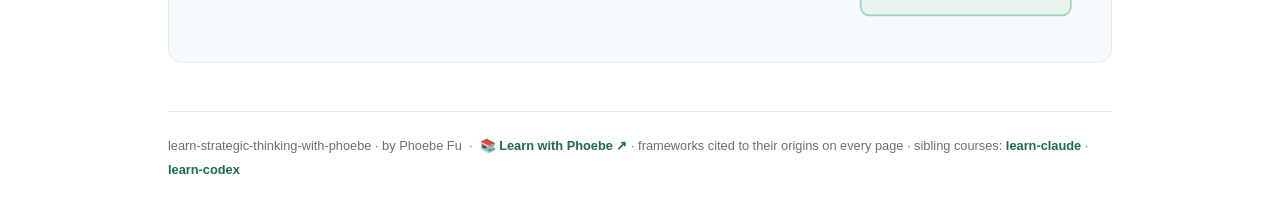
==== commit b6203bbd: "Add Learn with Phoebe hub backlink to footers" ====
--- a/index.html
+++ b/index.html
@@ -184,7 +184,7 @@
   </section>
 
   <footer class="pagefoot">
-    <span>learn-strategic-thinking-with-phoebe · by Phoebe Fu · frameworks cited to their origins on every page · sibling courses: <a href="https://phoebefu6.github.io/learn-claude-with-phoebe/">learn-claude</a> · <a href="https://phoebefu6.github.io/learn-codex-with-phoebe/">learn-codex</a></span>
+    <span>learn-strategic-thinking-with-phoebe · by Phoebe Fu &nbsp;·&nbsp; 📚 <a href="https://phoebefu6.github.io/learn-with-phoebe/">Learn with Phoebe ↗</a> · frameworks cited to their origins on every page · sibling courses: <a href="https://phoebefu6.github.io/learn-claude-with-phoebe/">learn-claude</a> · <a href="https://phoebefu6.github.io/learn-codex-with-phoebe/">learn-codex</a></span>
   </footer>
 </main>
 
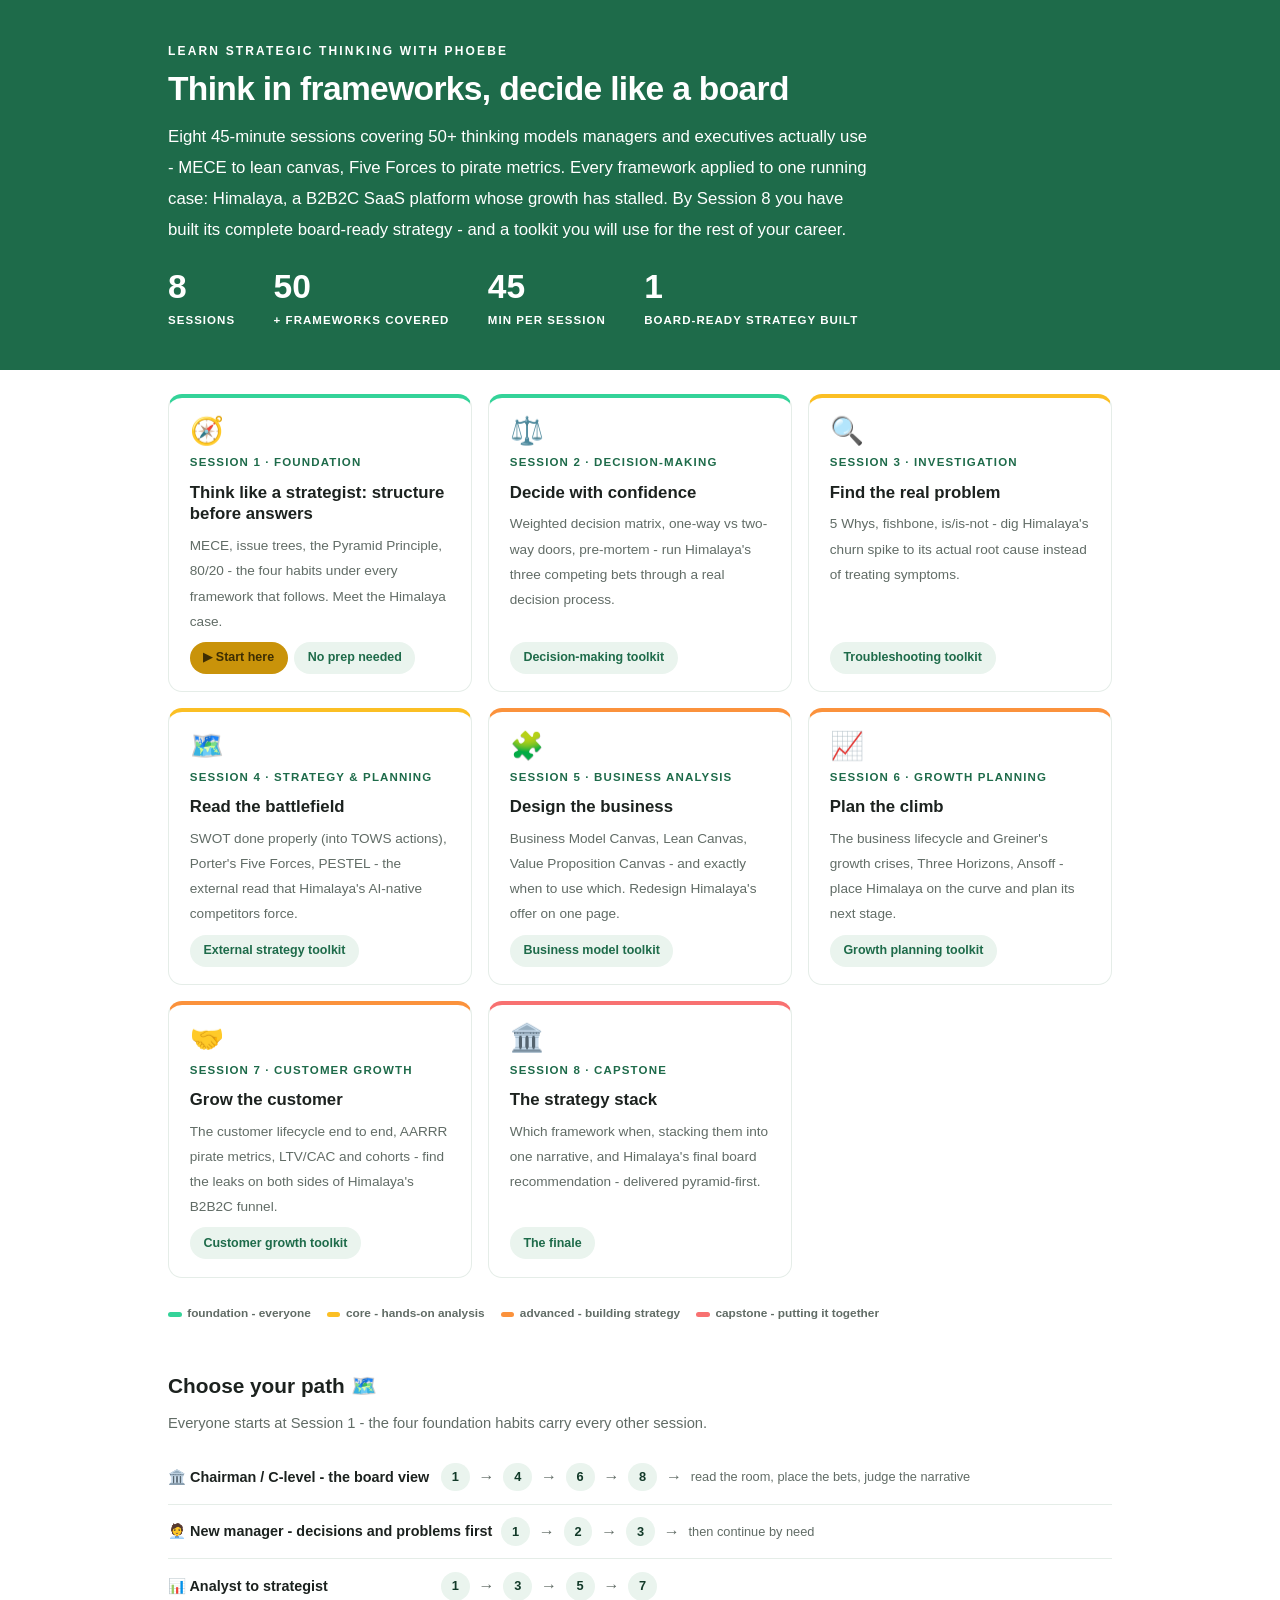
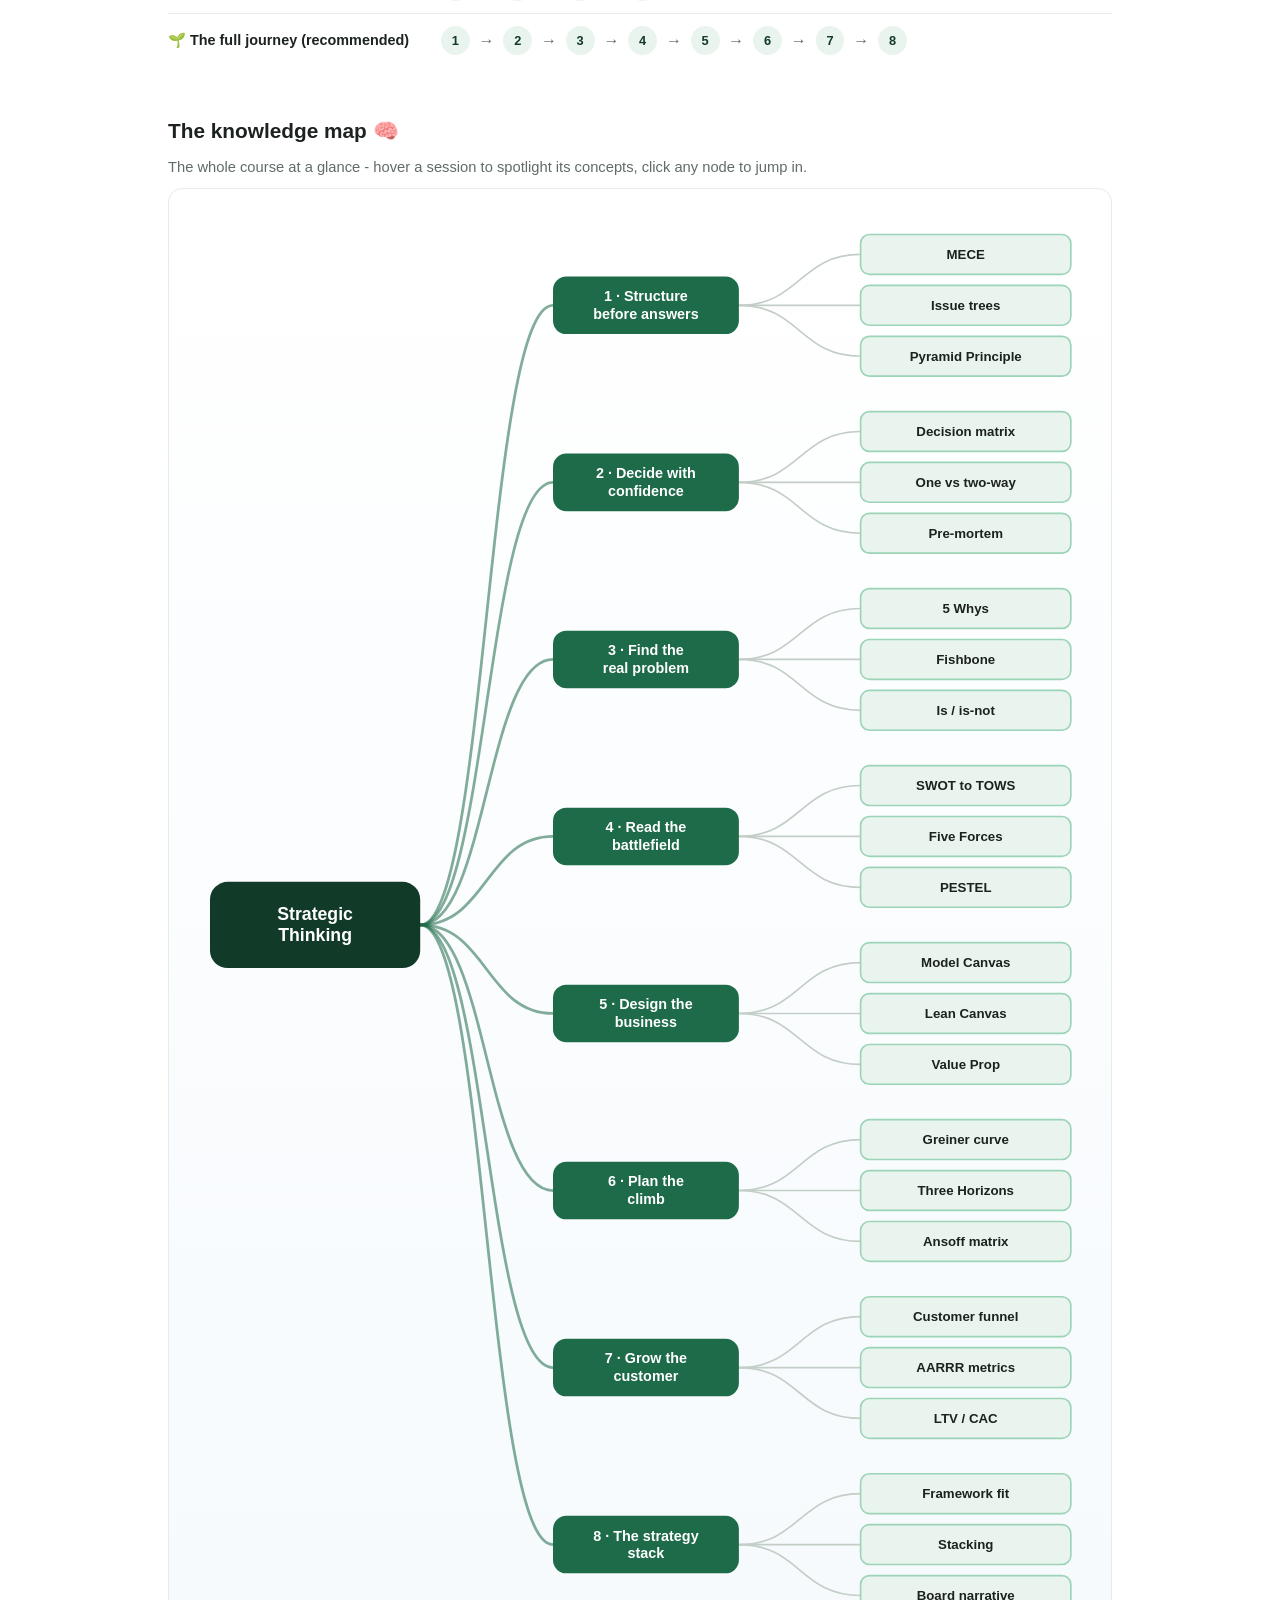
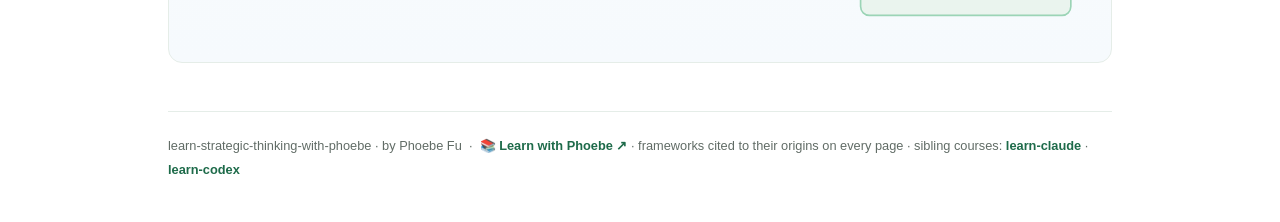
==== commit 8a790d2e: "Light surfaces everywhere: lightbox, cheat panel, code boxes; contrast and phone-width fixes Every d" ====
--- a/index.html
+++ b/index.html
@@ -3,12 +3,27 @@
 <head>
 <meta charset="UTF-8">
 <meta name="viewport" content="width=device-width, initial-scale=1.0">
+<!-- social:start -->
+<meta name="description" content="Eight 45-minute sessions covering 50+ thinking models managers and executives actually use - MECE to lean canvas, Five Forces to pirate metrics. Every framework applied to one running case...">
+<meta property="og:type" content="article">
+<meta property="og:site_name" content="Learn with Phoebe">
+<meta property="og:title" content="learn strategic thinking with phoebe - 50+ thinking models, one running case">
+<meta property="og:description" content="Eight 45-minute sessions covering 50+ thinking models managers and executives actually use - MECE to lean canvas, Five Forces to pirate metrics. Every framework applied to one running case...">
+<meta property="og:url" content="https://phoebefu6.github.io/learn-strategic-thinking-with-phoebe/">
+<meta property="og:image" content="https://phoebefu6.github.io/learn-strategic-thinking-with-phoebe/assets/og-cover.png">
+<meta property="og:image:width" content="1200">
+<meta property="og:image:height" content="630">
+<meta name="twitter:card" content="summary_large_image">
+<meta name="twitter:title" content="learn strategic thinking with phoebe - 50+ thinking models, one running case">
+<meta name="twitter:description" content="Eight 45-minute sessions covering 50+ thinking models managers and executives actually use - MECE to lean canvas, Five Forces to pirate metrics. Every framework applied to one running case...">
+<meta name="twitter:image" content="https://phoebefu6.github.io/learn-strategic-thinking-with-phoebe/assets/og-cover.png">
+<!-- social:end -->
 <title>learn strategic thinking with phoebe - 50+ thinking models, one running case</title>
-<link rel="stylesheet" href="assets/style.css?v=1">
+<link rel="stylesheet" href="assets/style.css?v=36">
 <style>
   .stats-row { display: flex; gap: 2.4rem; margin-top: 1.5rem; flex-wrap: wrap; }
   .stat b { display: block; font-size: 2.1rem; font-weight: 800; line-height: 1.05; font-variant-numeric: tabular-nums; }
-  .stat span { font-size: .72rem; opacity: .85; text-transform: uppercase; letter-spacing: .09em; font-weight: 600; }
+  .stat span { font-size: .72rem; opacity: 1; text-transform: uppercase; letter-spacing: .09em; font-weight: 600; }
 
   .course-grid { display: grid; grid-template-columns: repeat(auto-fit, minmax(17rem, 1fr)); gap: 1rem; margin-top: 1.5rem; }
   .course-card {
@@ -41,9 +56,9 @@
   .path { display: flex; gap: .55rem; align-items: center; padding: .75rem 0; border-bottom: .5px solid var(--hairline); flex-wrap: wrap; }
   .path:last-child { border-bottom: none; }
   .path b { min-width: 16.5rem; font-size: .9rem; }
-  .path .pstep { background: var(--indigo-50); color: var(--indigo); border-radius: 999px; padding: .16rem .68rem; font-weight: 700; font-size: .8rem; text-decoration: none; transition: all .12s ease; }
+  .path .pstep { background: var(--indigo-50); color: var(--indigo-deep); border-radius: 999px; padding: .16rem .68rem; font-weight: 700; font-size: .8rem; text-decoration: none; transition: all .12s ease; }
   .path .pstep:hover { background: var(--indigo); color: #fff; }
-  .path .parr { color: var(--faint); font-weight: 700; }
+  .path .parr { color: var(--muted); font-weight: 700; }
 
   .mm-section { margin-top: 1.6rem; }
   .mm-section h2 { font-size: 1.3rem; font-weight: 800; margin-bottom: .2rem; }
@@ -236,7 +251,7 @@
   ]
 };
 </script>
-<script src="assets/mindmap.js?v=12"></script>
-<script src="assets/app.js?v=1"></script>
+<script src="assets/mindmap.js?v=17"></script>
+<script src="assets/app.js?v=36"></script>
 </body>
 </html>
--- a/assets/style.css
+++ b/assets/style.css
@@ -8,15 +8,15 @@
   --indigo-soft: #9BD4B6;
   --indigo-50: #EAF4EE;
   --ink: #1C221F;
-  --muted: #67736C;
+  --muted: #616C66;
   --faint: #C3CEC7;
   --hairline: #E5EDE8;
   --amber: #C9930A;
   --amber-ink: #3D2E03;
   --amber-50: #FBF3DD;
   --paper: #FFFFFF;
-  --code-bg: #0F1913;
-  --code-ink: #DAEDE0;
+  --code-bg: #EAF4EE;
+  --code-ink: #1C221F;
   --radius: 14px;
 }
 
@@ -46,7 +46,7 @@
   font-size: .75rem;
   letter-spacing: .18em;
   text-transform: uppercase;
-  opacity: .85;
+  opacity: 1;
   font-weight: 600;
 }
 .masthead h1 {
@@ -57,7 +57,7 @@
   letter-spacing: -.02em;
 }
 .masthead h1 .accent { color: inherit; }
-.masthead .sub { font-size: 1.05rem; opacity: .92; max-width: 44rem; }
+.masthead .sub { font-size: 1.05rem; opacity: 1; max-width: 44rem; }
 
 .chip-row { display: flex; flex-wrap: wrap; gap: .5rem; margin-top: 1.1rem; }
 .chip {
@@ -71,7 +71,7 @@
   white-space: nowrap;
 }
 .chip.level { background: #fff; color: var(--indigo); }
-.chip.audience { background: rgba(255,255,255,.16); color: #fff; border: 1px solid rgba(255,255,255,.35); }
+.chip.audience { background: rgba(255,255,255,.08); color: #fff; border: 1px solid rgba(255,255,255,.35); }
 .chip.time { background: var(--ink); color: #fff; font-variant-numeric: tabular-nums; }
 
 /* ---------- agenda bar ---------- */
@@ -87,9 +87,9 @@
 }
 .agenda span { padding: .45rem .3rem; white-space: nowrap; overflow: hidden; text-overflow: ellipsis; }
 .agenda .a1 { background: var(--indigo-deep); }
-.agenda .a2 { background: var(--indigo-mid); }
+.agenda .a2 { background: #2B825C; color: #fff; }
 .agenda .a3 { background: var(--amber); color: var(--amber-ink); }
-.agenda .a4 { background: var(--indigo-soft); }
+.agenda .a4 { background: var(--indigo-soft); color: var(--ink); }
 
 /* ---------- toolbar ---------- */
 .toolbar {
@@ -101,8 +101,9 @@
   border-bottom: 1px solid var(--hairline);
   padding: .55rem 0;
 }
-.toolbar .wrap { display: flex; align-items: center; gap: .6rem; }
-.toolbar .crumb { font-size: .8rem; color: var(--muted); font-weight: 600; margin-right: auto; }
+.toolbar .wrap { display: flex; align-items: center; gap: .5rem; flex-wrap: nowrap; }
+.toolbar .crumb { font-size: .8rem; color: var(--muted); font-weight: 600; margin-right: auto; min-width: 0; white-space: nowrap; overflow: hidden; text-overflow: ellipsis; }
+.toolbar .btn { white-space: nowrap; flex: none; padding: .38rem .8rem; font-size: .78rem; line-height: 1.2; }
 .toolbar .crumb a { color: var(--indigo); text-decoration: none; }
 .btn {
   border: 1px solid var(--hairline);
@@ -223,7 +224,7 @@
 .pill.light { background: var(--indigo-50); color: var(--indigo); }
 .pill.inkpill { background: var(--ink); color: #fff; }
 .pill.amber, .pill.peach { background: var(--amber); color: var(--amber-ink); }
-.pill.bare { color: var(--faint); }
+.pill.bare { color: var(--muted); }
 
 /* ---------- 4D grid ---------- */
 .grid-2 { display: grid; grid-template-columns: repeat(auto-fit, minmax(15rem, 1fr)); gap: .8rem; margin: .5rem 0 1rem; }
@@ -252,10 +253,11 @@
 table.clean td:first-child { font-weight: 600; }
 
 /* ---------- prompt boxes ---------- */
-.prompt-box {
+.prompt-box{
   position: relative;
-  background: var(--code-bg);
-  color: var(--code-ink);
+  background: #EAF4EE;
+  border: 1px solid #E5EDE8;
+  color: #1C221F;
   border-radius: var(--radius);
   padding: 1.1rem 1.2rem;
   margin: 1rem 0 1.2rem;
@@ -265,12 +267,12 @@
   white-space: pre-wrap;
   word-break: break-word;
 }
-.prompt-box .label {
+.prompt-box .label{
   position: absolute;
   top: -0.7rem;
   left: 1rem;
-  background: var(--indigo);
-  color: #fff;
+  background: #1E6B4A;
+  color: #FFFFFF;
   font-family: "Inter", -apple-system, sans-serif;
   font-size: .68rem;
   font-weight: 700;
@@ -281,13 +283,13 @@
 }
 .prompt-box.bad .label { background: var(--faint); color: var(--ink); }
 .prompt-box.good .label { background: var(--amber); color: var(--amber-ink); }
-.copy-btn {
+.copy-btn{
   position: absolute;
   top: .7rem;
   right: .7rem;
-  background: rgba(255,255,255,.1);
-  border: 1px solid rgba(255,255,255,.25);
-  color: #fff;
+  background: #FFFFFF;
+  border: 1px solid #E5EDE8;
+  color: #1C221F;
   border-radius: 999px;
   padding: .25rem .8rem;
   font-size: .72rem;
@@ -296,17 +298,21 @@
   font-family: "Inter", -apple-system, sans-serif;
   transition: background .15s ease;
 }
-.copy-btn:hover { background: rgba(255,255,255,.22); }
+.copy-btn:hover { background: #E5EDE8; }
 .copy-btn.copied { background: var(--amber); border-color: var(--amber); color: var(--amber-ink); }
 
 /* ---------- demo steps ---------- */
 .steps { counter-reset: step; margin: .6rem 0 1rem; }
 .step {
-  display: flex;
-  gap: .9rem;
+  display: grid;
+  grid-template-columns: max-content minmax(0, 1fr);
+  column-gap: .9rem;
+  row-gap: .2rem;
   padding: .85rem 0;
   border-bottom: .5px solid var(--hairline);
 }
+.step > * { grid-column: 2; min-width: 0; }
+.step > .prompt-box { margin: .8rem 0 .4rem; }
 .step:last-child { border-bottom: none; }
 .step::before {
   counter-increment: step;
@@ -382,11 +388,11 @@
   gap: .4rem;
 }
 
-.lightbox {
+.lightbox{
   position: fixed;
   inset: 0;
   z-index: 100;
-  background: rgba(28,34,31,.9);
+  background: rgba(255,255,255,.97);
   display: none;
   align-items: center;
   justify-content: center;
@@ -394,8 +400,10 @@
   cursor: zoom-out;
 }
 .lightbox.open { display: flex; }
-.lightbox .inner {
+.lightbox .inner{
   background: #fff;
+  border: 1px solid #E5EDE8;
+  box-shadow: 0 10px 40px rgba(28,34,31,.14);
   border-radius: var(--radius);
   padding: 2rem;
   max-width: 94vw;
@@ -403,13 +411,12 @@
   overflow: auto;
 }
 .lightbox .inner svg, .lightbox .inner img { width: min(88vw, 70rem); height: auto; }
-.lightbox .close-hint {
+.lightbox .close-hint{
   position: fixed;
   top: 1rem; right: 1.4rem;
-  color: #fff;
+  color: #1C221F;
   font-size: .8rem;
   font-weight: 600;
-  opacity: .8;
 }
 
 /* ---------- courses covered ---------- */
@@ -428,19 +435,20 @@
 .covered-row .note { margin-left: auto; color: var(--muted); font-size: .78rem; text-align: right; }
 
 /* ---------- cheat sheet footer ---------- */
-.cheat {
-  background: var(--ink);
-  color: #fff;
+.cheat{
+  background: #EAF4EE;
+  border: 1px solid #E5EDE8;
+  color: #1C221F;
   border-radius: var(--radius);
   padding: 1.6rem 1.6rem 1.3rem;
   margin-top: 3rem;
 }
 .cheat h3 { font-size: 1.1rem; margin-bottom: 1rem; }
-.cheat h3 span { color: var(--indigo-soft); }
+.cheat h3 span { color: #1E6B4A; }
 .cheat .grid-2 { gap: 1rem; }
 .cheat .cheat-item { border-left: 3px solid var(--indigo-mid); padding-left: .8rem; }
-.cheat .cheat-item b { display: block; font-size: .85rem; color: var(--indigo-soft); }
-.cheat .cheat-item span { font-size: .82rem; opacity: .85; }
+.cheat .cheat-item b { display: block; font-size: .85rem; color: #123A29; }
+.cheat .cheat-item span { font-size: .82rem; color: #1C221F; }
 
 footer.pagefoot {
   border-top: 1px solid var(--hairline);
@@ -535,7 +543,7 @@
   margin-top: 1.1rem;
   flex-wrap: wrap;
 }
-.journey .jlabel { font-size: .7rem; font-weight: 700; text-transform: uppercase; letter-spacing: .09em; opacity: .8; margin-right: .3rem; }
+.journey .jlabel { font-size: .7rem; font-weight: 700; text-transform: uppercase; letter-spacing: .09em; opacity: 1; margin-right: .3rem; }
 .journey a {
   width: 1.7rem; height: 1.7rem;
   border-radius: 999px;
@@ -658,3 +666,140 @@
   .toolbar, .copy-btn { display: none; }
   details.card { border: 1px solid #ccc; }
 }
+
+/* === LWP-PATCH v2 === */
+/* palette-agnostic aliases: 75 repos use --indigo/--amber, 1 uses --pine/--clay */
+:root {
+  --pv-accent: var(--indigo, var(--pine, #334155));
+  --pv-flag: var(--amber, var(--clay, #B45309));
+  --pv-flag-50: var(--amber-50, var(--clay-50, #FEF3E2));
+}
+
+/* ============================================================
+   v2 - readable on a phone + reading modes
+   Layout only. No palette tokens are changed.
+   ============================================================ */
+
+/* --- skip link --- */
+.skip-link {
+  position: absolute; left: -9999px; top: 0; z-index: 200;
+  background: var(--pv-accent); color: #fff;
+  padding: .7rem 1.1rem; border-radius: 0 0 var(--radius) 0;
+  font-weight: 700; font-size: .85rem; text-decoration: none;
+}
+.skip-link:focus { left: 0; }
+
+/* --- visible keyboard focus everywhere --- */
+:focus-visible {
+  outline: 3px solid var(--pv-flag);
+  outline-offset: 2px;
+  border-radius: 4px;
+}
+
+/* --- diagrams: hold authored width, scroll instead of shrinking --- */
+.figscroll { overflow-x: auto; -webkit-overflow-scrolling: touch; overscroll-behavior-x: contain; }
+.figscroll::-webkit-scrollbar { height: 6px; }
+.figscroll::-webkit-scrollbar-thumb { background: var(--faint); border-radius: 3px; }
+
+/* --- tables: scroll container + sticky row label --- */
+.tablescroll { overflow-x: auto; -webkit-overflow-scrolling: touch; border-radius: var(--radius); }
+
+/* --- section contents counter --- */
+.sec-meta {
+  display: block; margin-top: .3rem;
+  font-size: .72rem; font-weight: 700; letter-spacing: .06em;
+  text-transform: uppercase; color: var(--muted);
+  font-variant-numeric: tabular-nums;
+}
+
+/* --- study-mode switch --- */
+.btn.mode-on { background: var(--pv-flag); border-color: var(--pv-flag); color: #fff; }
+
+/* --- deep-linked card gets a moment of emphasis --- */
+details.card.linked { border-color: var(--pv-flag); box-shadow: 0 0 0 3px var(--pv-flag-50); }
+
+@media (max-width: 820px) {
+  /* labels keep the size they were drawn at; the figure scrolls */
+  figure.zoomable svg { min-width: 820px; }
+  .figscroll .mm-svg, .mindmap svg { min-width: 840px; }
+
+  table.clean { min-width: 620px; }
+  table.clean th:first-child,
+  table.clean td:first-child {
+    position: sticky; left: 0; background: #fff;
+    box-shadow: 1px 0 0 var(--hairline);
+  }
+
+  pre, .prompt-box { overflow-x: auto; }
+
+  /* 44px tap targets */
+  details.card summary { min-height: 44px; }
+  .qopt { min-height: 44px; display: flex; align-items: center; padding: .7rem .9rem; }
+  .toolbar .btn, .pagefoot a { min-height: 44px; display: inline-flex; align-items: center; justify-content: center; }
+  .toolbar .crumb, .toolbar #zoom-toggle { display: none; }
+  .toolbar .btn { flex: 1 1 0; padding: .3rem .4rem; font-size: .72rem; }
+  table.clean { display: block; overflow-x: auto; -webkit-overflow-scrolling: touch; }
+}
+
+@media (max-width: 640px) {
+  /* long inline code tokens and nowrap chips are the two things that still
+     forced the page sideways below 640px: let them break rather than push
+     the layout. Inside the media query only - desktop is untouched. */
+  :not(pre) > code, .prompt-box span, code span,
+  p span, li span, td span { overflow-wrap: anywhere; word-break: break-word; }
+  .chip, .syn-chip, .pill, .mode, .tag { white-space: normal; max-width: 100%; }
+
+  /* the agenda bar truncated its own labels into nonsense - stack it */
+  .agenda { flex-direction: column; align-items: stretch; gap: .3rem; }
+  .agenda span { font-size: .74rem; text-align: left; padding: .4rem .7rem; flex: none !important; }
+  .chip-row, .legend { flex-wrap: wrap; }
+  .journey { flex-wrap: wrap; row-gap: .45rem; }
+}
+
+/* --- print: a session should print as a complete handout --- */
+@media print {
+  .pagenav, #progress-bar, .skip-link, .journey, .lightbox { display: none !important; }
+  details.card > .body { display: block !important; }
+  details.card, figure, table.clean, .callout { break-inside: avoid; page-break-inside: avoid; }
+  figure.zoomable svg { min-width: 0; max-width: 100%; }
+  .figscroll, .tablescroll { overflow: visible; }
+  a[href^="http"]::after { content: " (" attr(href) ")"; font-size: .72rem; color: #555; }
+}
+
+/* swipe hint: own line, only when the diagram really does scroll */
+figure.zoomable.can-scroll figcaption { flex-wrap: wrap; }
+figure.zoomable.can-scroll figcaption::after {
+  content: "swipe the diagram \2192";
+  flex: 0 0 100%;
+  margin-top: .2rem;
+  font-size: .72rem;
+  font-weight: 700;
+  letter-spacing: .04em;
+  color: var(--pv-flag);
+}
+/* === /LWP-PATCH === */
+
+/* layout-patch-3: phone-width overflow (2026-10-10) */
+.sql-bar { flex-wrap: wrap; }
+@media (max-width: 480px) {
+  .covered-row { flex-wrap: wrap; }
+  .covered-row .note { margin-left: 0; text-align: left; flex-basis: 100%; }
+  details.card summary { flex-wrap: wrap; }
+  details.card summary .mini { white-space: normal; }
+  .wk, .sqlbox, .prompt-box, pre { max-width: 100%; overflow-x: auto; }
+  .mono, code, strong, .note { overflow-wrap: anywhere; }
+  select, input[type=range], label { max-width: 100%; }
+  canvas, svg, img { max-width: 100%; height: auto; }
+  .tree-kids, .tree-node-wrap, .tree-node, .rb-night, .al-row, .gd-field, .tl-row, .sl-row { max-width: 100%; overflow-x: auto; }
+  .tl-cols, .sl-cols, .bb-cols, .ev-cols, [class$="-cols"] { grid-template-columns: 1fr !important; display: grid; }
+  .tl-cols > *, .sl-cols > *, [class$="-cols"] > * { min-width: 0; max-width: 100%; }
+  .mono { white-space: normal; }
+  .er-w, .bb-lab, .tl-lev, .sl-lev { max-width: 100%; white-space: normal; }
+}
+/* contrast-patch-2b */
+.cheat a { color: var(--indigo-deep, var(--ink)); }
+.chip.audience { background: transparent; border-color: rgba(255,255,255,.55); }
+.masthead a, .masthead .sub a { color: #fff; text-decoration: underline; text-underline-offset: 2px; }
+.prompt-box b, .prompt-box strong { color: var(--indigo-deep, var(--ink)); }
+.prompt-box span, .prompt-box em, .prompt-box i { color: inherit; }
+.pp-stamp i { color: var(--ink); }
